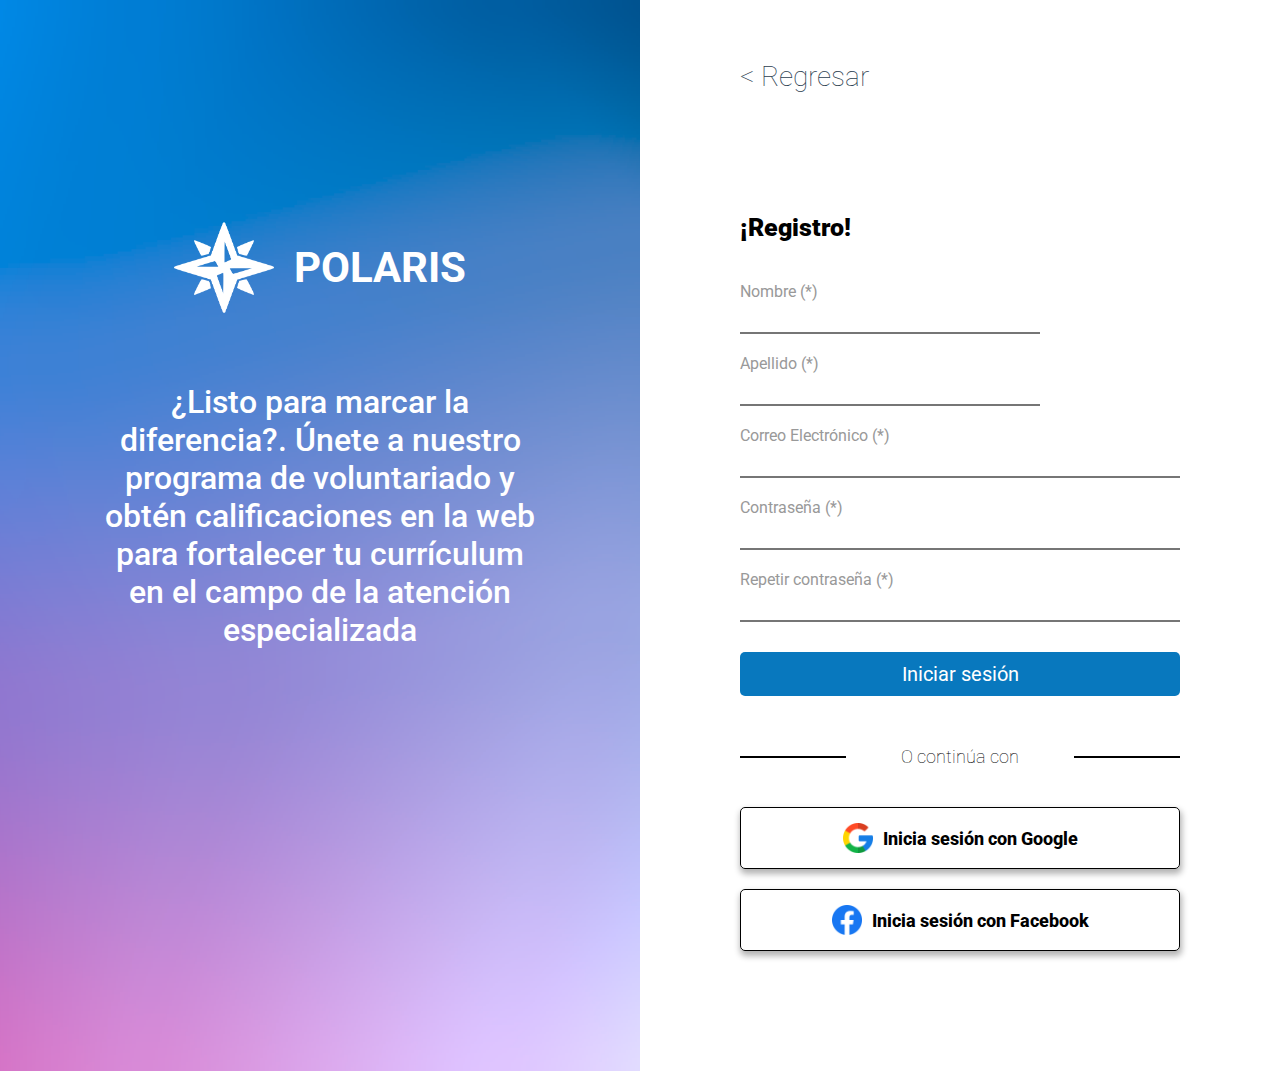
==== register.html @ 45233d46 "Feat: pagina de registro" ====
<!DOCTYPE html>
<html lang="en">
  <head>
    <meta charset="UTF-8" />
    <meta name="viewport" content="width=device-width, initial-scale=1.0" />
    <link rel="stylesheet" href="./register-style.css" />
    <title>Polaris</title>
  </head>
  <body>
    <section class="contenedor-info">
      <div class="info">
        <div class="logo">
          <img src="./assets/logo.png" alt="Logo de Polaris" />
          <h1>POLARIS</h1>
        </div>
        <h2>
          ¿Listo para marcar la diferencia?. Únete a nuestro programa de
          voluntariado y obtén calificaciones en la web para fortalecer tu
          currículum en el campo de la atención especializada
        </h2>
      </div>
    </section>
    <section class="contenedor-registro">
      <div class="registro">
        <a href="./index.html"><p>< Regresar</p></a>
        <h3>¡Registro!</h3>
        <div class="contenedor-form">
          <form action="">
            <div class="nomYApe-input">
              <div class="form-input">
                <label for="nombre">Nombre (*)</label>
                <input type="text" id="nombre" autocomplete="off" required/>
              </div>
              <div class="form-input">
                <label for="apellido">Apellido (*)</label>
                <input type="text" id="apellido" autocomplete="off" required/>
              </div>
            </div>
            
            <div class="form-input">
              <label for="email">Correo Electrónico (*)</label>
              <input type="email" id="email" autocomplete="off" required/>
            </div>
            <div class="form-input">
              <label for="password">Contraseña (*)</label>
              <input type="password" id="password" required/>
            </div>
            <div class="form-input">
              <label for="password">Repetir contraseña (*)</label>
              <input type="password" id="password" required/>
            </div>
            <button>Iniciar sesión</button>
            <div class="form-division">
              <div class="lineas-divisoras"></div>
              <p>O continúa con</p>
              <div class="lineas-divisoras"></div>
            </div>
            <div class="otros-servicios">
              <div class="servicio">
                <img src="./assets/google.png" alt="" />
                <a>Inicia sesión con Google</a>
              </div>
              <div class="servicio">
                <img src="./assets/facebook.png" alt="" />
                <a>Inicia sesión con Facebook</a>
              </div>
            </div>
          </form>
        </div>
      </div>
    </section>
  </body>
</html>
---- register-style.css ----
@import url("https://fonts.googleapis.com/css2?family=Roboto&display=swap");

:root {
  --grey: #d9d9d9;
  --more-grey: #999999;
  --blue-dark: #2c3e50;
  --red: #e74c3c;
  --sky-blue: #3498db;
  --sky-blue-dark: #0878be;
  --bg-img: url("./assets/background.svg");
  --bg-img-section2: url("./assets/gradientPolaris.png");
}

* {
  margin: 0;
  padding: 0;
  box-sizing: border-box;
  text-decoration: none;
  list-style: none;
  font-family: "Roboto", sans-serif;
  /*border: 1px solid red;*/
}

body {
  display: flex;  
  min-height: 100vh;
  flex-wrap: wrap;
}

section {
  display: flex;
  justify-content: center;
  align-items: center;
  margin: 0 auto;
  padding: 90px 0;
  width: 100%;
  flex-wrap: wrap;
}

h1{
  color: white;
  font-size: 42px;
}

h2{
  color: white;
  text-align: center;
  font-size: 32px;
  font-weight: 500;
}

h3{
  font-size: 25px;
  font-weight: 900;
}

p{
  font-size: 18px;
  color: black;
  font-weight: 100;
}

.contenedor-info{  
  background-image: url(./assets/gradientPolaris.png);
  background-size: cover;  
  background-position: center;
  margin: 0 auto;
  width: 50%;  
  flex-wrap: wrap;
}

.contenedor-registro {
  flex-wrap: wrap;
  margin: 0 auto;
  width: 50%;
}

.info {
  display: flex;
  justify-content: center;
  align-items: center;
  flex-direction: column;
  flex-wrap: wrap;  
  gap: 70px;  
  position: relative;
  top: -100px;
  padding: 0 100px;
}

.info img {
  width: 100px;
}

.logo {
  display: flex;
  justify-content: center;
  align-items: center;
  gap: 20px;
}

.registro {
  display: flex;
  flex-direction: column;
  justify-content: center;
  padding: 0 100px;
  flex-direction: column;
  flex-wrap: wrap;
  gap: 20px;
  width: 100%;  
  position: relative;
  top: -30px;
}

.otros-servicios img {
  width: 20px;
}

.registro:first-child > a{
  margin-bottom: 100px;
}

.registro:first-child > a:hover{
  text-decoration: underline black;
  cursor: pointer;
}

.registro:first-child > a:first-child > p{
  font-size: 28px;
  color: var(--blue-dark);
  font-weight: 100;
}

.contenedor-form {
  display: flex;
  justify-content: center;
  align-items: center;
  width: 100%;
}

form{
  display: flex;
  flex-direction: column;
  width: 100%;
}

.form-input label{
  color: var(--more-grey);
}

.form-input{
  display: flex;
  flex-direction: column;
  justify-content: center;
  align-items: start;
  margin-top: 20px;
}

.nomYApe-input{
  display: flex;
  flex-direction: row;
  justify-content: space-between;
  align-items: start;
  flex-wrap: wrap;
  width: 100%;
}

.nomYApe-input .form-input:first-child > input{
  width: 300px;
}

.nomYApe-input .form-input:nth-child(2) > input{
  width: 300px;
}

.form-input input{
  width: 100%;
  font-size: 18px;
  border-style: none none solid none;
  margin-top: 10px;
}

.form-input input:focus{
  outline:none;
}

button{
  width: 100%;
  padding: 10px 0;
  font-size: 20px;
  border-radius: 5px;
  background-color: var(--sky-blue-dark);
  color: white;
  border: 0 solid black;
  margin: 30px 0;
}

button:hover{
  cursor: pointer;
  background-color: var(--sky-blue);
}

.form-division{
  display: flex;
  justify-content: center;
  align-items: center;
  gap: 50px;
  padding: 20px 0;
}

.form-division p{
  font-size: 18px;
  width: 60%;
  text-align: center;
}

.lineas-divisoras{
  border: 1px solid black;
  width: 60%;
}

.otros-servicios{
  display: flex;
  justify-content: center;
  align-items: center;
  gap: 20px;
}

.otros-servicios .servicio{
  display: flex;
  justify-content: center;
  align-items: center;
  gap: 10px;
  margin-top: 20px;
  border: 1px solid black;
  padding: 15px 50px;
  font-size: 18px;
  font-weight: 800;
  border-radius: 5px;
  cursor: pointer;
  box-shadow: 1px 4px 6px 1px rgba(0, 0, 0, 0.3);
  text-align: center;
}

.otros-servicios .servicio:hover{
  background-color: var(--sky-blue);
  color: white;
}

.otros-servicios .servicio img{
  width: 30px;
}

@media screen and (max-width: 1330px){
  .otros-servicios{
    flex-wrap: wrap;
    display: inline-block;
  }

  .form-division p{
    font-size: 18px;
    width: 30%;
    text-align: center;
  }

  .lineas-divisoras{
    border: 1px solid black;
    width: 25%;
  }
  
}

@media screen and (max-width:1230px){
  h2{
    font-size: 28px;
    font-weight: 100;
  }
  
  .contenedor-info{
    padding: 0 20px;
  }

  .form-division p{
    font-size: 18px;
    width: 50%;
    text-align: center;
  }

  .lineas-divisoras{
    border: 1px solid black;
    width: 30%;
  }
}

@media screen and (max-width:992px){

  h2{
    font-size: 24px;
    font-weight: 100;
  }
  
  .contenedor-info{
    padding: 0 20px;
  }

  .form-division p{
    font-size: 16px;
  }

  .lineas-divisoras{
    border: 1px solid black;
    width: 25%;
  }
}

@media screen and (max-width:768px){

  .contenedor-info{
    display: none;
  }

  .contenedor-login{    
    width: 100%;
    height: 100%;
  }

  .login {
    display: flex;
    flex-direction: column;
    justify-content: center;
    padding: 0 75px;
    flex-direction: column;
    flex-wrap: wrap;
    gap: 20px;
  }

  .lineas-divisoras{
    border: 1px solid black;
    width: 20%;
  }
}
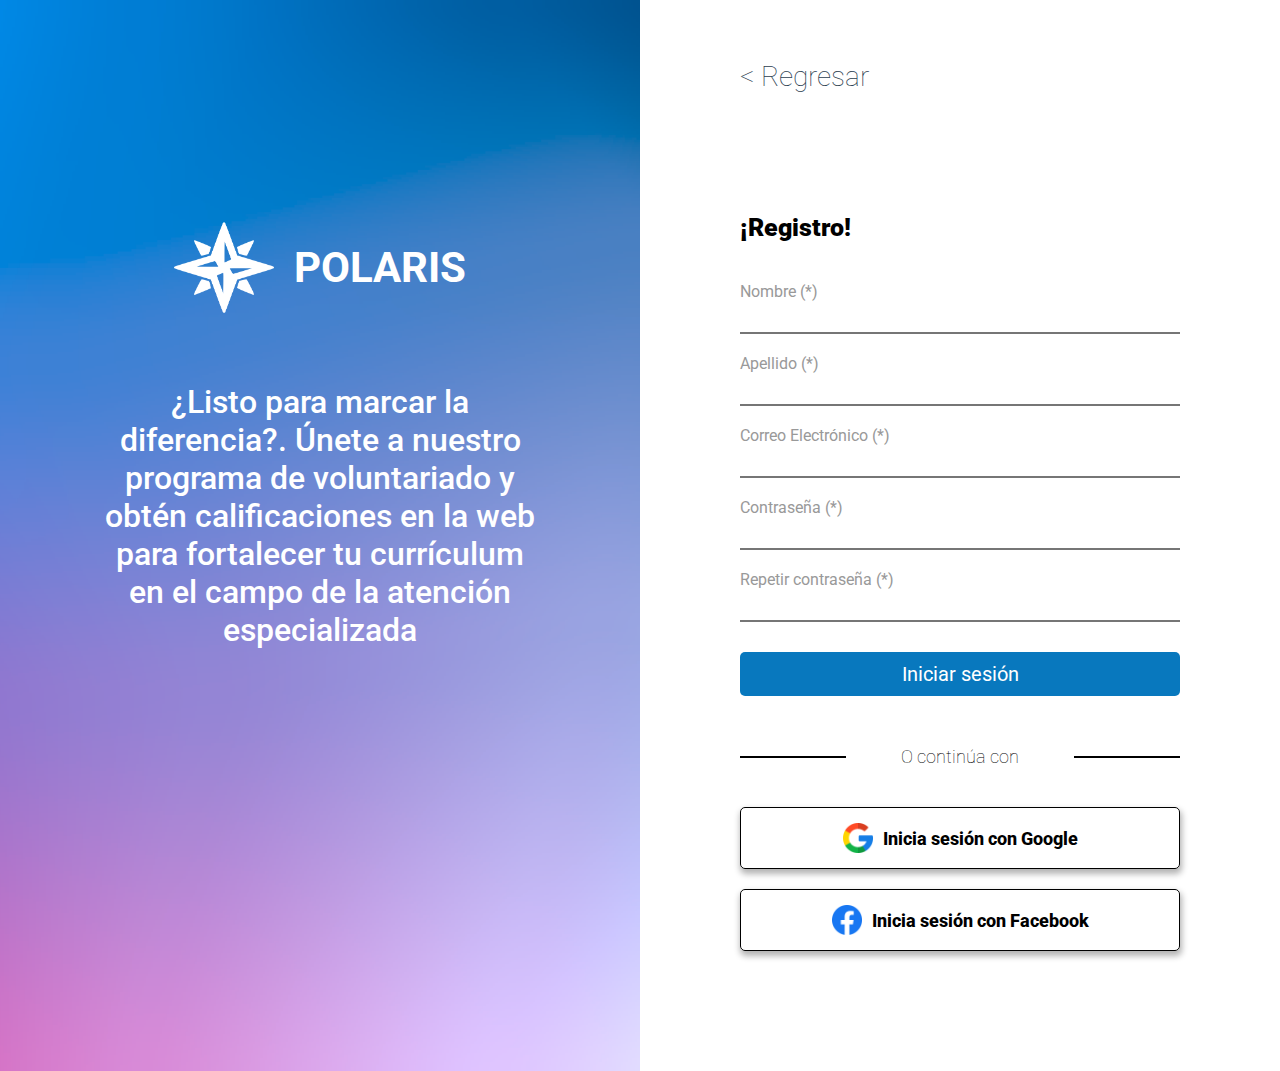
==== commit 59eb5348: "Fix: resolucion de register" ====
--- a/register.html
+++ b/register.html
@@ -27,14 +27,15 @@
         <div class="contenedor-form">
           <form action="">
             <div class="nomYApe-input">
-              <div class="form-input">
-                <label for="nombre">Nombre (*)</label>
-                <input type="text" id="nombre" autocomplete="off" required/>
-              </div>
-              <div class="form-input">
-                <label for="apellido">Apellido (*)</label>
-                <input type="text" id="apellido" autocomplete="off" required/>
-              </div>
+              
+            </div>
+            <div class="form-input">
+              <label for="nombre">Nombre (*)</label>
+              <input type="text" id="nombre" autocomplete="off" required/>
+            </div>
+            <div class="form-input">
+              <label for="apellido">Apellido (*)</label>
+              <input type="text" id="apellido" autocomplete="off" required/>
             </div>
             
             <div class="form-input">
--- a/register-style.css
+++ b/register-style.css
@@ -151,6 +151,7 @@
   display: flex;
   flex-direction: column;
   justify-content: center;
+  flex-wrap: wrap;
   align-items: start;
   margin-top: 20px;
 }
@@ -289,6 +290,10 @@
     border: 1px solid black;
     width: 30%;
   }
+
+  .servicio a{
+    font-size: 16px;
+  }
 }
 
 @media screen and (max-width:992px){
@@ -310,6 +315,10 @@
     border: 1px solid black;
     width: 25%;
   }
+
+  .servicio a{
+    font-size: 14px;
+  }
 }
 
 @media screen and (max-width:768px){
@@ -318,12 +327,12 @@
     display: none;
   }
 
-  .contenedor-login{    
+  .contenedor-registro{    
     width: 100%;
     height: 100%;
   }
 
-  .login {
+  .registro {
     display: flex;
     flex-direction: column;
     justify-content: center;
@@ -337,5 +346,9 @@
     border: 1px solid black;
     width: 20%;
   }
-}
-
+
+  .servicio a{
+    font-size: 15px;
+  }
+}
+
